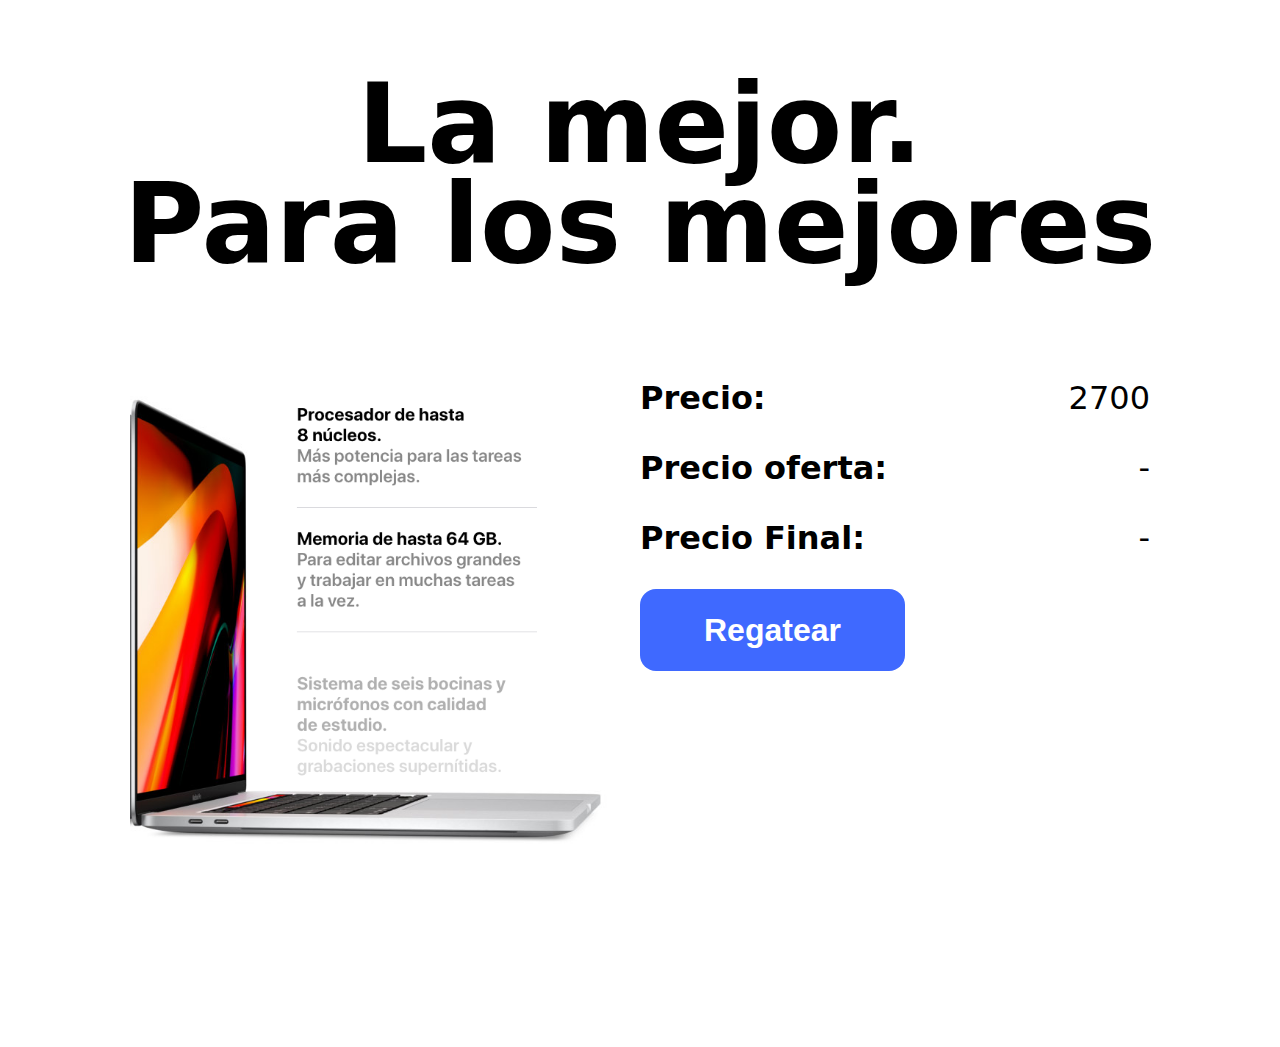
==== shorthand-property-names/index.html @ 52aaf731 "macbook object" ====
<!DOCTYPE html>
<html lang="en">

<head>
  <meta charset="UTF-8">
  <meta name="viewport" content="width=device-width, initial-scale=1.0">
  <title>ShortHand Property Names</title>
  <link rel="stylesheet" href="css/styles.css">
</head>

<body>
  <main>
    <h1>
      La mejor. <br>
      Para los mejores
    </h1>
    <div class="hero">
      <div class="wrapper">
        <div class="hero-content">
          <div class="mac"></div>
          <div class="app">
            <p>
              <strong>
                Precio:
              </strong>
              <span id="price">-</span>
            </p>
            <p>
              <strong>
                Precio oferta:
              </strong>
              <span id="offer">-</span>
            </p>
            <p>
              <strong>
                Precio Final:
              </strong>
              <span id="final-price">-</span>
            </p>
            <button class="button" id="make-offer">Regatear</button>
          </div>
        </div>
      </div>
    </div>
  </main>

  <script>
    const price = 2700
    const macbook = {
      price,
    }

    window.price.textContent = macbook.price
  </script>
</body>

</html>
---- shorthand-property-names/css/styles.css ----
body {
  margin: 0;
  font-family: system-ui, Helvetica, sans-serif;
  background-color: white;
  text-align: center;
}
.wrapper {
  max-width: 1020px;
  margin: auto;
  padding: 0 2em;
}
h1 {
  font-size: 110px;
  line-height: 100px;
}

.hero-content {
  display: flex;
  /* border: 1px solid red; */
}
.app {
  flex: 1;
  flex-direction: column;
  justify-content: center;
  /* align-items: center; */
  font-size: 2em;
  text-align: left;
}
p {
  display: flex;
  justify-content: space-between;
}
.mac {
  height: 700px;
  flex: 1;
  background: url('../images/mac.png') center top no-repeat;
  background-size: contain;
}

.button {
  color: white;
  background: #3f69ff;
  border: none;
  font-size: 1em;
  padding: .7em 2em;
  border-radius: .5em;
  font-weight: bold;
  cursor: pointer;
}
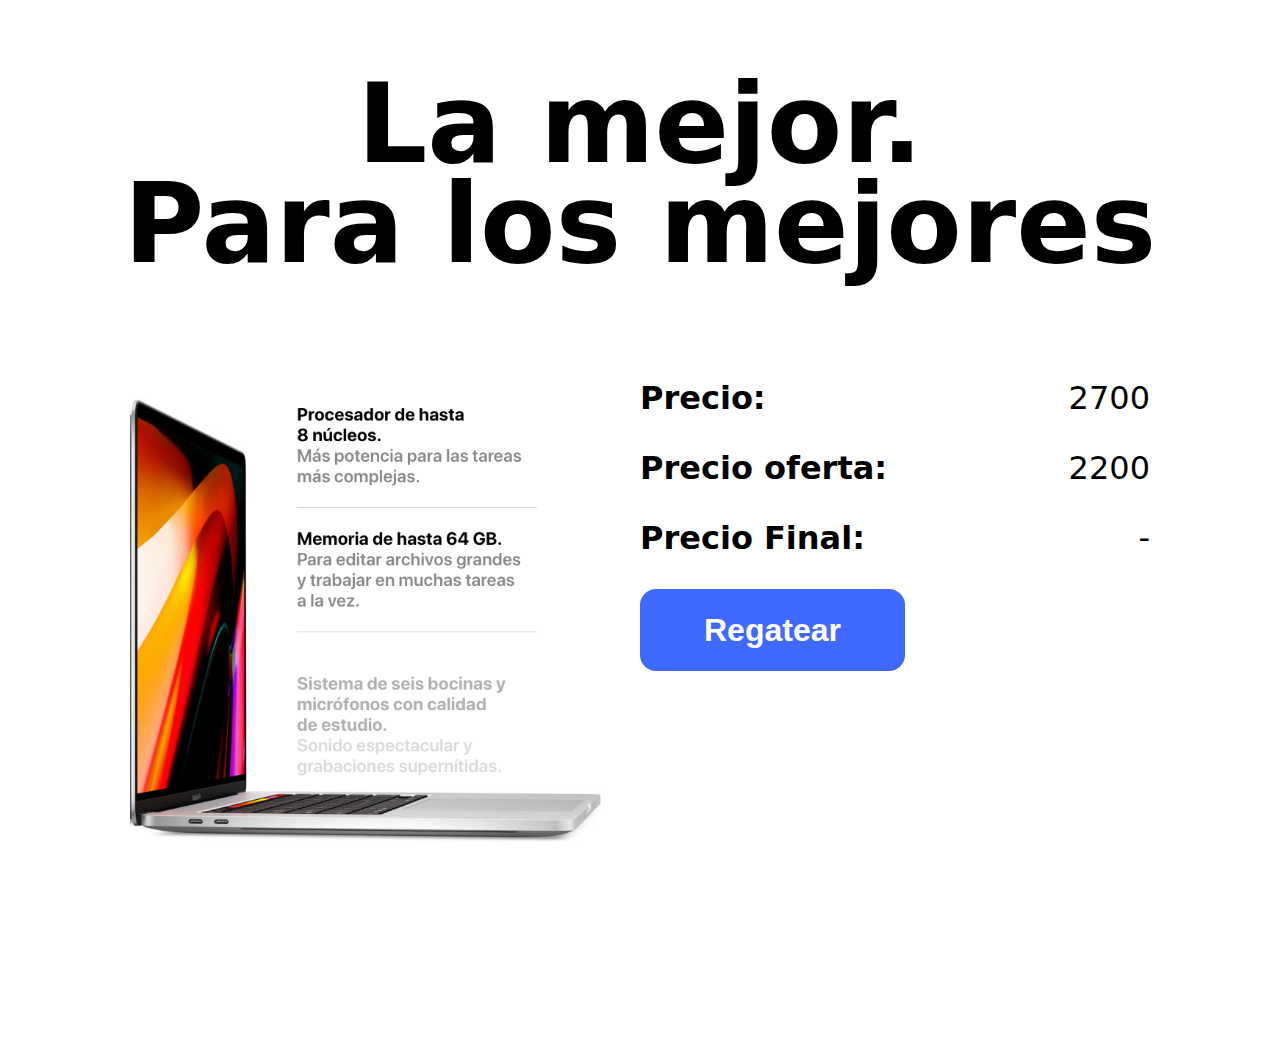
==== commit 813f64cf: "price offer 01" ====
--- a/shorthand-property-names/index.html
+++ b/shorthand-property-names/index.html
@@ -48,9 +48,17 @@
     const price = 2700
     const macbook = {
       price,
+      // getPrice: function() {} es lo mismo que:
+      getPrice() {
+
+      }
     }
 
     window.price.textContent = macbook.price
+    macbook.offer = 500
+
+    // 1er solución para oferta:
+    window.offer.textContent = macbook.price - macbook.offer
   </script>
 </body>
 
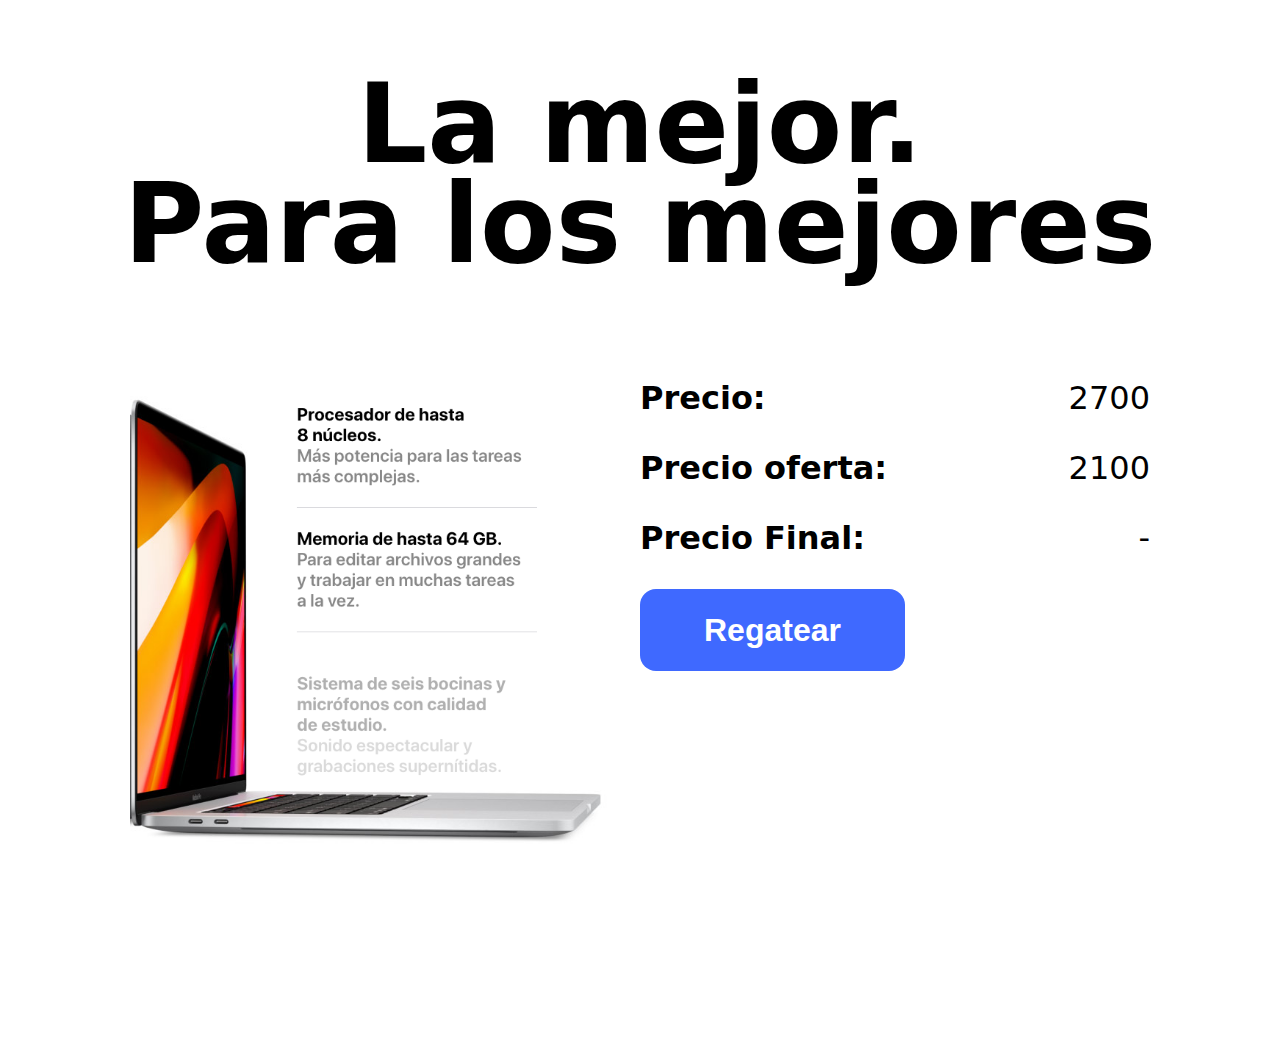
==== commit fa7729a3: "price offer 02 with setter" ====
--- a/shorthand-property-names/index.html
+++ b/shorthand-property-names/index.html
@@ -48,6 +48,10 @@
     const price = 2700
     const macbook = {
       price,
+      //con un setter hacemos el precio de la oferta dinámico
+      set offer(offer) {
+        this.price -= offer
+      },
       // getPrice: function() {} es lo mismo que:
       getPrice() {
 
@@ -55,10 +59,12 @@
     }
 
     window.price.textContent = macbook.price
-    macbook.offer = 500
+    macbook.offer = 600
+    /* 1er solución sin setter en el object macbook:
+    window.offer.textContent = macbook.price - macbook.offer */
 
-    // 1er solución para oferta:
-    window.offer.textContent = macbook.price - macbook.offer
+    // 2nda solución con setter. Si el precio de la oferta cambia, también cambia esta operación:
+    window.offer.textContent = macbook.price
   </script>
 </body>
 
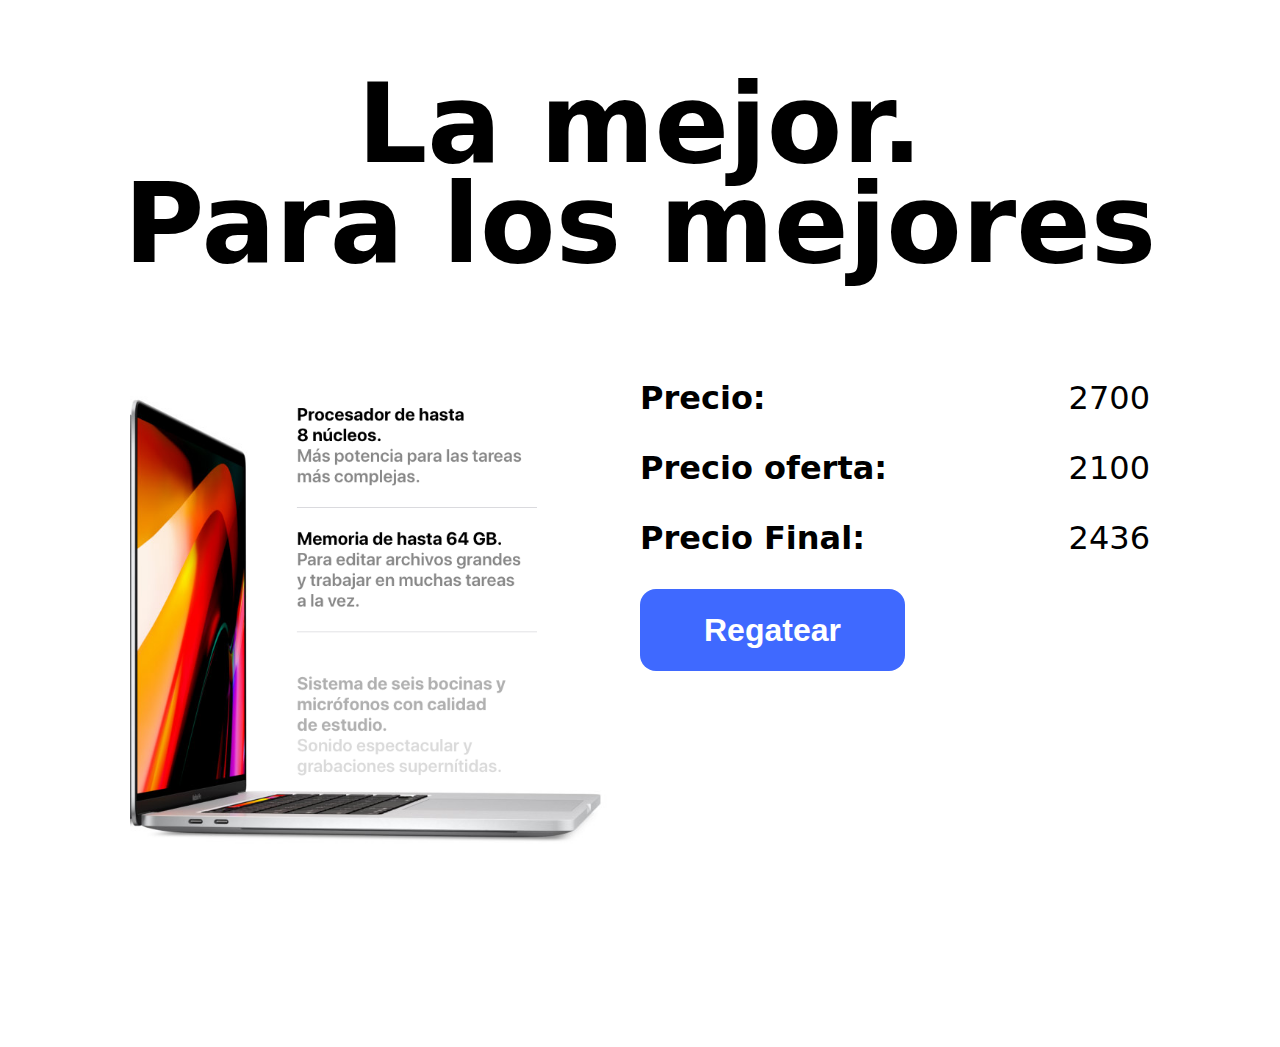
==== commit 6bb66bef: "price offer 02 with getter" ====
--- a/shorthand-property-names/index.html
+++ b/shorthand-property-names/index.html
@@ -48,6 +48,9 @@
     const price = 2700
     const macbook = {
       price,
+      get finalPrice() {
+        return this.price * 1.16
+      },
       //con un setter hacemos el precio de la oferta dinámico
       set offer(offer) {
         this.price -= offer
@@ -65,6 +68,10 @@
 
     // 2nda solución con setter. Si el precio de la oferta cambia, también cambia esta operación:
     window.offer.textContent = macbook.price
+
+    /*para buscar en el DOM id's con guión se aplica ésta sintaxis, si no, marca error.
+    Otra particularidad de un getter -finalPrice()- es que se escribe sin los paréntesis: */
+    window['final-price'].textContent = macbook.finalPrice
   </script>
 </body>
 
